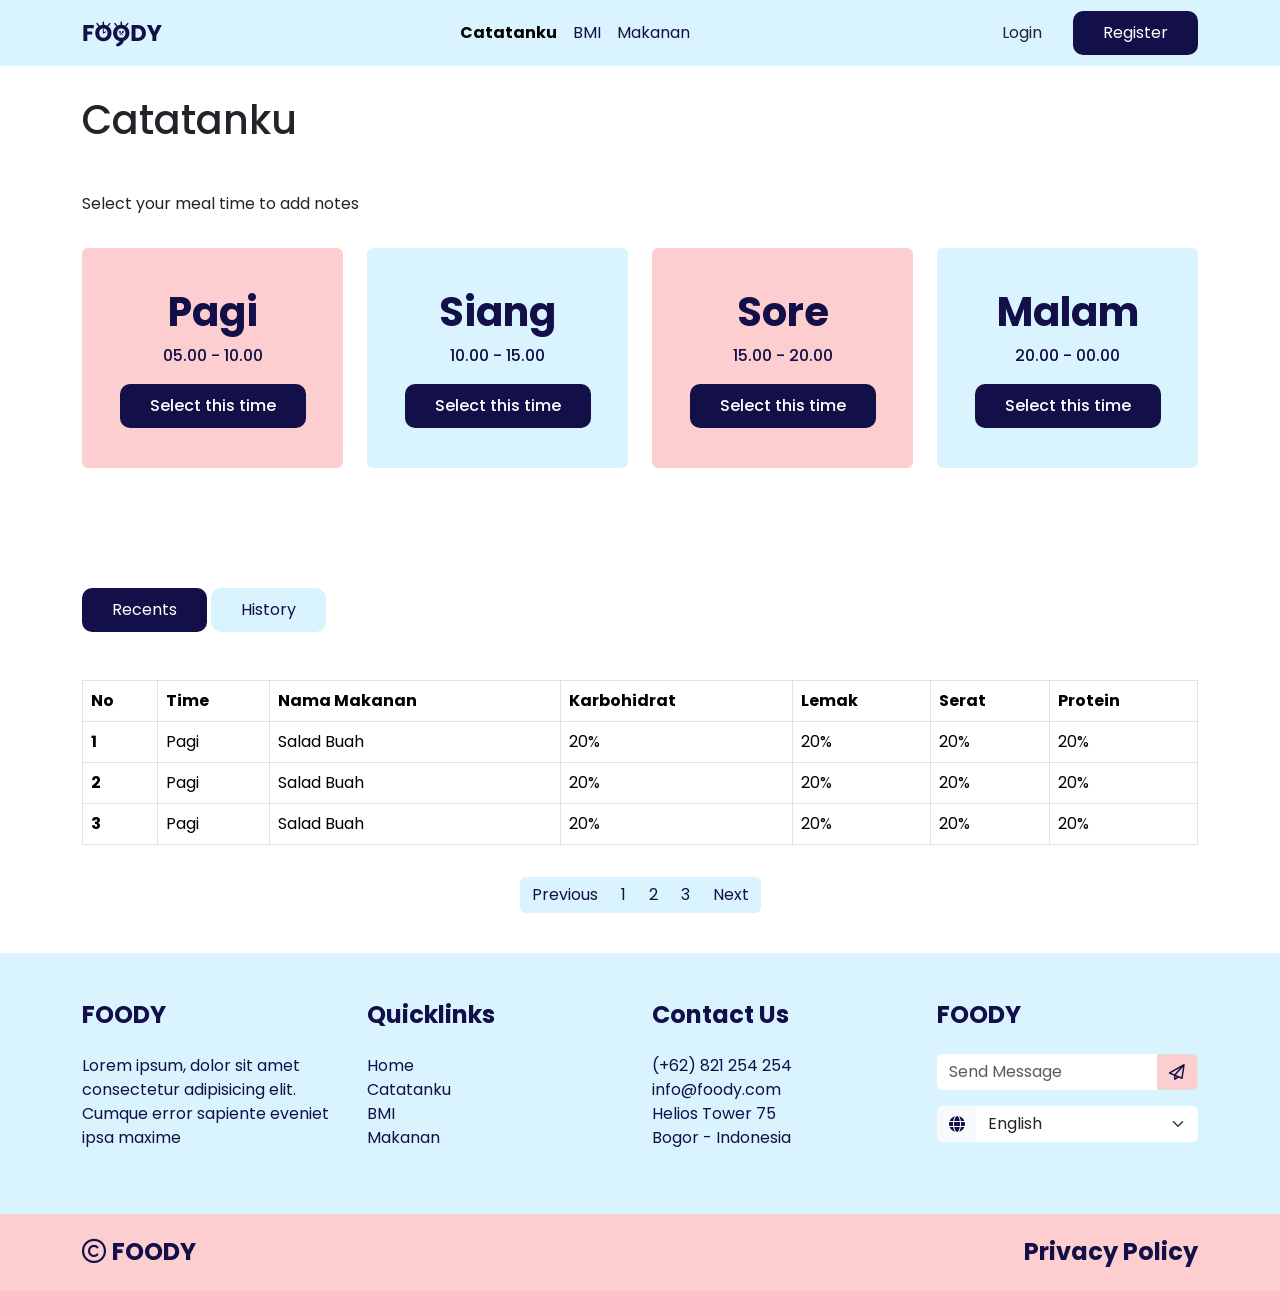
==== catatanku.html @ 468b96d5 "Add files via upload" ====
<!doctype html>
<html lang="en">
<head>
    <meta charset="utf-8">
    <meta name="viewport" content="width=device-width, initial-scale=1">
    <title>Catatanku</title>
    <link href="https://cdn.jsdelivr.net/npm/bootstrap@5.3.1/dist/css/bootstrap.min.css" rel="stylesheet" integrity="sha384-4bw+/aepP/YC94hEpVNVgiZdgIC5+VKNBQNGCHeKRQN+PtmoHDEXuppvnDJzQIu9" crossorigin="anonymous">
    <link rel="preconnect" href="https://fonts.googleapis.com">
    <link rel="preconnect" href="https://fonts.gstatic.com" crossorigin>
    <link href="https://fonts.googleapis.com/css2?family=Poppins:ital,wght@0,300;0,400;0,500;0,600;0,700;1,600;1,700&family=Source+Sans+3:ital,wght@0,400;0,500;0,600;0,700;1,400;1,500;1,600;1,700&display=swap" rel="stylesheet">
    <link rel="stylesheet" href="https://cdnjs.cloudflare.com/ajax/libs/font-awesome/6.0.0-beta3/css/all.min.css">
    <link rel="stylesheet" href="src/css/style.css">
</head>
<body>
    <nav class="navbar navbar-expand-lg fixed-top biru">
        <div class="container biru">
            <a class="navbar-brand" href="index.html">
                <img src="src/img/logo.svg" alt="foody" width="80" height="40">
            </a>
            <button class="navbar-toggler" type="button" data-bs-toggle="collapse" data-bs-target="#navbarSupportedContent" aria-controls="navbarSupportedContent" aria-expanded="false" aria-label="Toggle navigation">
                <span class="navbar-toggler-icon"></span>
            </button>
            <div class="collapse navbar-collapse" id="navbarSupportedContent">
                <ul class="navbar-nav mx-auto text-center mb-2 mb-lg-0 justify-content-center">
                    <li class="nav-item">
                        <a class="nav-link active fw-bold text-navy" aria-current="page" href="catatanku.html">Catatanku</a>
                    </li>
                    <li class="nav-item">
                        <a class="nav-link text-navy" href="#">BMI</a>
                    </li>
                    <li class="nav-item">
                        <a class="nav-link text-navy" href="makanan.html">Makanan</a>
                    </li>
                </ul>
                <button class="btn" type="submit">Login</button>
                <button class="btn btn-success navy hov-pink border border-0" type="submit">Register</button>
            </div>
        </div>
    </nav>

    <section class="py-5">
        <div class="container py-5">
            <div class="row align-items-center">
                <h1 class="text-start mb-5">Catatanku</h1>
                <p>Select your meal time to add notes</p>
                <div class="col-lg-3 col-md-6 col-sm-12">
                    <div class="card py-4 pink mt-3 mb-3 border border-0">
                        <div class="card-body text-center">
                            <h5 class="card-title display-6 fw-bold">Pagi</h5>
                            <p class="card-text fw-medium">05.00 - 10.00</p>
                            <!-- Button trigger modal -->
                            <button type="button" class="btn btn-primary navy hov-biru fw-medium border border-0" data-bs-toggle="modal" data-bs-target="#exampleModal">
                                Select this time
                            </button>
                            
                            <!-- Modal -->
                            <div class="modal fade" id="exampleModal" tabindex="-1" aria-labelledby="exampleModalLabel" aria-hidden="true">
                                <div class="modal-dialog">
                                    <div class="modal-content">
                                        <div class="modal-header">
                                            <h1 class="modal-title fs-5" id="exampleModalLabel">Pagi</h1>
                                            <button type="button" class="btn-close" data-bs-dismiss="modal" aria-label="Close"></button>
                                        </div>
                                        <div class="modal-body">
                                            <div class="container">
                                                <div class="row">
                                                    <div class="col-lg-6 col-md-6 col-sm-12">
                                                        <select class="form-select form-select-sm mb-3" aria-label="Small select example">
                                                            <option selected>Time</option>
                                                            <option value="1">06.00</option>
                                                            <option value="2">07.00</option>
                                                            <option value="3">08.00</option>
                                                        </select>
                                                    </div>
                                                    <div class="col-lg-6 col-md-6 col-sm-12">
                                                        <select class="form-select form-select-sm mb-3" aria-label="Small select example">
                                                            <option selected>Jumlah Makan</option>
                                                            <option value="1">1</option>
                                                            <option value="2">2</option>
                                                            <option value="3">3</option>
                                                        </select>
                                                    </div>
                                                    <div class="col-lg-12 col-md-12 col-sm-12">
                                                        <div class="input-group mb-3">
                                                            <span class="input-group-text" id="basic-addon1">Nama Makanan</span>
                                                            <input type="text" class="form-control" placeholder="..." aria-label="..." aria-describedby="basic-addon1">
                                                        </div>
                                                    </div>
                                                    <div class="col-lg-6 col-md-6 col-sm-12">
                                                        <select class="form-select form-select-sm mb-3" aria-label="Small select example">
                                                            <option selected>Karbohidrat</option>
                                                            <option value="1">1</option>
                                                            <option value="2">2</option>
                                                            <option value="3">3</option>
                                                        </select>
                                                    </div>
                                                    <div class="col-lg-6 col-md-6 col-sm-12">
                                                        <select class="form-select form-select-sm mb-3" aria-label="Small select example">
                                                            <option selected>Lemak</option>
                                                            <option value="1">1</option>
                                                            <option value="2">2</option>
                                                            <option value="3">3</option>
                                                        </select>
                                                    </div>
                                                    <div class="col-lg-6 col-md-6 col-sm-12">
                                                        <select class="form-select form-select-sm mb-3" aria-label="Small select example">
                                                            <option selected>Serat</option>
                                                            <option value="1">1</option>
                                                            <option value="2">2</option>
                                                            <option value="3">3</option>
                                                        </select>
                                                    </div>
                                                    <div class="col-lg-6 col-md-6 col-sm-12">
                                                        <select class="form-select form-select-sm mb-3" aria-label="Small select example">
                                                            <option selected>Protein</option>
                                                            <option value="1">1</option>
                                                            <option value="2">2</option>
                                                            <option value="3">3</option>
                                                        </select>
                                                    </div>
                                                </div>
                                            </div>
                                        </div>
                                        <div class="modal-footer">
                                            <button type="button" class="btn btn-secondary biru" data-bs-dismiss="modal">Close</button>
                                            <button type="button" class="btn btn-primary navy hov-pink">Save changes</button>
                                        </div>
                                    </div>
                                </div>
                            </div>
                        </div>
                    </div>
                </div>
                <div class="col-lg-3 col-md-6 col-sm-12">
                    <div class="card py-4 biru mt-3 mb-3 border border-0">
                        <div class="card-body text-center">
                            <h5 class="card-title display-6 fw-bold">Siang</h5>
                            <p class="card-text fw-medium">10.00 - 15.00</p>
                            <!-- Button trigger modal -->
                            <button type="button" class="btn btn-primary navy hov-pink fw-medium border border-0" data-bs-toggle="modal" data-bs-target="#exampleModal">
                                Select this time
                            </button>
                            
                            <!-- Modal -->
                            <div class="modal fade" id="exampleModal" tabindex="-1" aria-labelledby="exampleModalLabel" aria-hidden="true">
                                <div class="modal-dialog">
                                    <div class="modal-content">
                                        <div class="modal-header">
                                            <h1 class="modal-title fs-5" id="exampleModalLabel">Pagi</h1>
                                            <button type="button" class="btn-close" data-bs-dismiss="modal" aria-label="Close"></button>
                                        </div>
                                        <div class="modal-body">
                                            <div class="container">
                                                <div class="row">
                                                    <div class="col-lg-6 col-md-6 col-sm-12">
                                                        <select class="form-select form-select-sm mb-3" aria-label="Small select example">
                                                            <option selected>Time</option>
                                                            <option value="1">06.00</option>
                                                            <option value="2">07.00</option>
                                                            <option value="3">08.00</option>
                                                        </select>
                                                    </div>
                                                    <div class="col-lg-6 col-md-6 col-sm-12">
                                                        <select class="form-select form-select-sm mb-3" aria-label="Small select example">
                                                            <option selected>Jumlah Makan</option>
                                                            <option value="1">1</option>
                                                            <option value="2">2</option>
                                                            <option value="3">3</option>
                                                        </select>
                                                    </div>
                                                    <div class="col-lg-12 col-md-12 col-sm-12">
                                                        <div class="input-group mb-3">
                                                            <span class="input-group-text" id="basic-addon1">Nama Makanan</span>
                                                            <input type="text" class="form-control" placeholder="..." aria-label="..." aria-describedby="basic-addon1">
                                                        </div>
                                                    </div>
                                                    <div class="col-lg-6 col-md-6 col-sm-12">
                                                        <select class="form-select form-select-sm mb-3" aria-label="Small select example">
                                                            <option selected>Karbohidrat</option>
                                                            <option value="1">1</option>
                                                            <option value="2">2</option>
                                                            <option value="3">3</option>
                                                        </select>
                                                    </div>
                                                    <div class="col-lg-6 col-md-6 col-sm-12">
                                                        <select class="form-select form-select-sm mb-3" aria-label="Small select example">
                                                            <option selected>Lemak</option>
                                                            <option value="1">1</option>
                                                            <option value="2">2</option>
                                                            <option value="3">3</option>
                                                        </select>
                                                    </div>
                                                    <div class="col-lg-6 col-md-6 col-sm-12">
                                                        <select class="form-select form-select-sm mb-3" aria-label="Small select example">
                                                            <option selected>Serat</option>
                                                            <option value="1">1</option>
                                                            <option value="2">2</option>
                                                            <option value="3">3</option>
                                                        </select>
                                                    </div>
                                                    <div class="col-lg-6 col-md-6 col-sm-12">
                                                        <select class="form-select form-select-sm mb-3" aria-label="Small select example">
                                                            <option selected>Protein</option>
                                                            <option value="1">1</option>
                                                            <option value="2">2</option>
                                                            <option value="3">3</option>
                                                        </select>
                                                    </div>
                                                </div>
                                            </div>
                                        </div>
                                        <div class="modal-footer">
                                            <button type="button" class="btn btn-secondary biru" data-bs-dismiss="modal">Close</button>
                                            <button type="button" class="btn btn-primary navy hov-pink">Save changes</button>
                                        </div>
                                    </div>
                                </div>
                            </div>
                        </div>
                    </div>
                </div>
                <div class="col-lg-3 col-md-6 col-sm-12">
                    <div class="card py-4 pink mt-3 mb-3 border border-0">
                        <div class="card-body text-center">
                            <h5 class="card-title display-6 fw-bold">Sore</h5>
                            <p class="card-text fw-medium">15.00 - 20.00</p>
                            <!-- Button trigger modal -->
                            <button type="button" class="btn btn-primary navy hov-biru fw-medium border border-0" data-bs-toggle="modal" data-bs-target="#exampleModal">
                                Select this time
                            </button>
                            
                            <!-- Modal -->
                            <div class="modal fade" id="exampleModal" tabindex="-1" aria-labelledby="exampleModalLabel" aria-hidden="true">
                                <div class="modal-dialog">
                                    <div class="modal-content">
                                        <div class="modal-header">
                                            <h1 class="modal-title fs-5" id="exampleModalLabel">Pagi</h1>
                                            <button type="button" class="btn-close" data-bs-dismiss="modal" aria-label="Close"></button>
                                        </div>
                                        <div class="modal-body">
                                            <div class="container">
                                                <div class="row">
                                                    <div class="col-lg-6 col-md-6 col-sm-12">
                                                        <select class="form-select form-select-sm mb-3" aria-label="Small select example">
                                                            <option selected>Time</option>
                                                            <option value="1">06.00</option>
                                                            <option value="2">07.00</option>
                                                            <option value="3">08.00</option>
                                                        </select>
                                                    </div>
                                                    <div class="col-lg-6 col-md-6 col-sm-12">
                                                        <select class="form-select form-select-sm mb-3" aria-label="Small select example">
                                                            <option selected>Jumlah Makan</option>
                                                            <option value="1">1</option>
                                                            <option value="2">2</option>
                                                            <option value="3">3</option>
                                                        </select>
                                                    </div>
                                                    <div class="col-lg-12 col-md-12 col-sm-12">
                                                        <div class="input-group mb-3">
                                                            <span class="input-group-text" id="basic-addon1">Nama Makanan</span>
                                                            <input type="text" class="form-control" placeholder="..." aria-label="..." aria-describedby="basic-addon1">
                                                        </div>
                                                    </div>
                                                    <div class="col-lg-6 col-md-6 col-sm-12">
                                                        <select class="form-select form-select-sm mb-3" aria-label="Small select example">
                                                            <option selected>Karbohidrat</option>
                                                            <option value="1">1</option>
                                                            <option value="2">2</option>
                                                            <option value="3">3</option>
                                                        </select>
                                                    </div>
                                                    <div class="col-lg-6 col-md-6 col-sm-12">
                                                        <select class="form-select form-select-sm mb-3" aria-label="Small select example">
                                                            <option selected>Lemak</option>
                                                            <option value="1">1</option>
                                                            <option value="2">2</option>
                                                            <option value="3">3</option>
                                                        </select>
                                                    </div>
                                                    <div class="col-lg-6 col-md-6 col-sm-12">
                                                        <select class="form-select form-select-sm mb-3" aria-label="Small select example">
                                                            <option selected>Serat</option>
                                                            <option value="1">1</option>
                                                            <option value="2">2</option>
                                                            <option value="3">3</option>
                                                        </select>
                                                    </div>
                                                    <div class="col-lg-6 col-md-6 col-sm-12">
                                                        <select class="form-select form-select-sm mb-3" aria-label="Small select example">
                                                            <option selected>Protein</option>
                                                            <option value="1">1</option>
                                                            <option value="2">2</option>
                                                            <option value="3">3</option>
                                                        </select>
                                                    </div>
                                                </div>
                                            </div>
                                        </div>
                                        <div class="modal-footer">
                                            <button type="button" class="btn btn-secondary biru" data-bs-dismiss="modal">Close</button>
                                            <button type="button" class="btn btn-primary navy hov-pink">Save changes</button>
                                        </div>
                                    </div>
                                </div>
                            </div>
                        </div>
                    </div>
                </div>
                <div class="col-lg-3 col-md-6 col-sm-12">
                    <div class="card py-4 biru mt-3 mb-3 border border-0">
                        <div class="card-body text-center">
                            <h5 class="card-title display-6 fw-bold">Malam</h5>
                            <p class="card-text fw-medium">20.00 - 00.00</p>
                            <!-- Button trigger modal -->
                            <button type="button" class="btn btn-primary navy hov-pink fw-medium border border-0" data-bs-toggle="modal" data-bs-target="#exampleModal">
                                Select this time
                            </button>
                            
                            <!-- Modal -->
                            <div class="modal fade" id="exampleModal" tabindex="-1" aria-labelledby="exampleModalLabel" aria-hidden="true">
                                <div class="modal-dialog">
                                    <div class="modal-content">
                                        <div class="modal-header">
                                            <h1 class="modal-title fs-5" id="exampleModalLabel">Pagi</h1>
                                            <button type="button" class="btn-close" data-bs-dismiss="modal" aria-label="Close"></button>
                                        </div>
                                        <div class="modal-body">
                                            <div class="container">
                                                <div class="row">
                                                    <div class="col-lg-6 col-md-6 col-sm-12">
                                                        <select class="form-select form-select-sm mb-3" aria-label="Small select example">
                                                            <option selected>Time</option>
                                                            <option value="1">06.00</option>
                                                            <option value="2">07.00</option>
                                                            <option value="3">08.00</option>
                                                        </select>
                                                    </div>
                                                    <div class="col-lg-6 col-md-6 col-sm-12">
                                                        <select class="form-select form-select-sm mb-3" aria-label="Small select example">
                                                            <option selected>Jumlah Makan</option>
                                                            <option value="1">1</option>
                                                            <option value="2">2</option>
                                                            <option value="3">3</option>
                                                        </select>
                                                    </div>
                                                    <div class="col-lg-12 col-md-12 col-sm-12">
                                                        <div class="input-group mb-3">
                                                            <span class="input-group-text" id="basic-addon1">Nama Makanan</span>
                                                            <input type="text" class="form-control" placeholder="..." aria-label="..." aria-describedby="basic-addon1">
                                                        </div>
                                                    </div>
                                                    <div class="col-lg-6 col-md-6 col-sm-12">
                                                        <select class="form-select form-select-sm mb-3" aria-label="Small select example">
                                                            <option selected>Karbohidrat</option>
                                                            <option value="1">1</option>
                                                            <option value="2">2</option>
                                                            <option value="3">3</option>
                                                        </select>
                                                    </div>
                                                    <div class="col-lg-6 col-md-6 col-sm-12">
                                                        <select class="form-select form-select-sm mb-3" aria-label="Small select example">
                                                            <option selected>Lemak</option>
                                                            <option value="1">1</option>
                                                            <option value="2">2</option>
                                                            <option value="3">3</option>
                                                        </select>
                                                    </div>
                                                    <div class="col-lg-6 col-md-6 col-sm-12">
                                                        <select class="form-select form-select-sm mb-3" aria-label="Small select example">
                                                            <option selected>Serat</option>
                                                            <option value="1">1</option>
                                                            <option value="2">2</option>
                                                            <option value="3">3</option>
                                                        </select>
                                                    </div>
                                                    <div class="col-lg-6 col-md-6 col-sm-12">
                                                        <select class="form-select form-select-sm mb-3" aria-label="Small select example">
                                                            <option selected>Protein</option>
                                                            <option value="1">1</option>
                                                            <option value="2">2</option>
                                                            <option value="3">3</option>
                                                        </select>
                                                    </div>
                                                </div>
                                            </div>
                                        </div>
                                        <div class="modal-footer">
                                            <button type="button" class="btn btn-secondary biru" data-bs-dismiss="modal">Close</button>
                                            <button type="button" class="btn btn-primary navy hov-pink">Save changes</button>
                                        </div>
                                    </div>
                                </div>
                            </div>
                        </div>
                    </div>
                </div>
            </div>
                
        </div>
    </section>

    <section class="py-2">
        <div class="container">
            <div class="row">
                <div class="col-lg-12 col-md-12 col-sm-12 pb-5">
                    <a href="#" class="btn btn-primary navy hov-pink border border-0 navy">Recents</a>
                    <a href="#" class="btn btn-primary biru hov-navy border border-0 biru">History</a>
                </div>
            </div>
            <div class="row">
                <div class="col-lg-12 col-md-12 col-sm-12">
                    <table class="table table-bordered">
                        <thead>
                            <tr>
                                <th scope="col">No</th>
                                <th scope="col">Time</th>
                                <th scope="col">Nama Makanan</th>
                                <th scope="col">Karbohidrat</th>
                                <th scope="col">Lemak</th>
                                <th scope="col">Serat</th>
                                <th scope="col">Protein</th>
                            </tr>
                        </thead>
                        <tbody>
                            <tr>
                                <th scope="row">1</th>
                                <td>Pagi</td>
                                <td>Salad Buah</td>
                                <td>20%</td>
                                <td>20%</td>
                                <td>20%</td>
                                <td>20%</td>
                            </tr>
                            <tr>
                                <th scope="row">2</th>
                                <td>Pagi</td>
                                <td>Salad Buah</td>
                                <td>20%</td>
                                <td>20%</td>
                                <td>20%</td>
                                <td>20%</td>
                            </tr>
                            <tr>
                                <th scope="row">3</th>
                                <td>Pagi</td>
                                <td>Salad Buah</td>
                                <td>20%</td>
                                <td>20%</td>
                                <td>20%</td>
                                <td>20%</td>
                            </tr>
                        </tbody>
                    </table>
                    <div class="d-flex justify-content-center py-3">
                        <nav aria-label="Page navigation example">
                            <ul class="pagination">
                                <li class="page-item"><a class="page-link biru hov-navy border-0" href="#">Previous</a></li>
                                <li class="page-item"><a class="page-link biru hov-navy border-0" href="#">1</a></li>
                                <li class="page-item"><a class="page-link biru hov-navy border-0" href="#">2</a></li>
                                <li class="page-item"><a class="page-link biru hov-navy border-0" href="#">3</a></li>
                                <li class="page-item"><a class="page-link biru hov-navy border-0" href="#">Next</a></li>
                            </ul>
                        </nav>
                    </div>
                </div>
            </div>
        </div>
    </section>

    <footer class="biru">
        <div class="container py-5">
            <div class="row">
                <div class="col-lg-3 col-md-6 col-sm-12 pt-lg-0 pt-md-2 pt-sm-4">
                    <h4 class="fw-bold pb-3">FOODY</h4>
                    <p>Lorem ipsum, dolor sit amet consectetur adipisicing elit. Cumque error sapiente eveniet ipsa maxime</p>
                </div>
                <div class="col-lg-3 col-md-6 col-sm-12 pt-lg-0 pt-md-2 pt-sm-4">
                    <h4 class="fw-bold pb-3">Quicklinks</h4>
                    <a href="#" class="text-decoration-none text-navy">Home</a><br>
                    <a href="#" class="text-decoration-none text-navy">Catatanku</a><br>
                    <a href="#" class="text-decoration-none text-navy">BMI</a><br>
                    <a href="#" class="text-decoration-none text-navy">Makanan</a>
                </div>
                <div class="col-lg-3 col-md-6 col-sm-12 pt-lg-0 pt-md-2 pt-sm-4">
                    <h4 class="fw-bold pb-3">Contact Us</h4>
                    <p>(+62) 821 254 254
                        info@foody.com <br>
                        Helios Tower 75 <br>
                        Bogor - Indonesia</p>
                </div>
                <div class="col-lg-3 col-md-6 col-sm-12 pt-lg-0 pt-md-2 pt-sm-4">
                    <h4 class="fw-bold pb-3">FOODY</h4>
                    <div class="input-group flex-nowrap">
                        <input type="text" class="form-control border border-0" placeholder="Send Message" aria-label="Username" aria-describedby="addon-wrapping">
                        <span class="input-group-text pink" id="addon-wrapping"><i class="fa-regular fa-paper-plane"></i></span>
                    </div>
                    <div class="input-group flex-nowrap pt-3">
                        <span class="input-group-text border border-0" id="addon-wrapping"><i class="fa-solid fa-globe" style="color: #131049;"></i></span>
                        <select class="form-select border border-0" id="floatingSelectGrid">
                            <option selected>English</option>
                            <option value="1">Indonesia</option>
                        </select>
                    </div>
                </div>
            </div>
        </div>
    </footer>

    <footer class="pink py-3">
        <div class="container">
            <div class="row pink d-flex justify-content-between align-items-center">
                <div class="col-lg-6 col-md-6 col-sm-12 pt-2">
                    <h4 class="fw-bold"><i class="fa-regular fa-copyright"></i> FOODY</h4>
                </div>
                <div class="col-lg-6 col-md-6 col-sm-12 pt-2 text-end">
                    <h4 class="fw-bold">Privacy Policy</h4>
                </div>
            </div>
        </div>
    </footer>

    <script src="https://cdn.jsdelivr.net/npm/bootstrap@5.3.1/dist/js/bootstrap.bundle.min.js" integrity="sha384-HwwvtgBNo3bZJJLYd8oVXjrBZt8cqVSpeBNS5n7C8IVInixGAoxmnlMuBnhbgrkm" crossorigin="anonymous"></script>
</body>
</html>
---- src/css/style.css ----
* {
    margin: 0;
    padding: 0;
    font-family: 'Poppins', sans-serif;
}

body::-webkit-scrollbar {
    width: 0.25rem;
}
body::-webkit-scrollbar-track {
    background: #22110C;
}
body::-webkit-scrollbar-thumb {
    background: #91d8ef;
}

.pink {
    background-color: #FDCED0;
    color: #131049;
}

.navy {
    background-color: #131049;
}

.text-navy {
    color: #131049;
}

.hov-pink:hover {
    background-color: #FDCED0;
    color: #131049;
}

.biru {
    background-color: #D9F4FF;
    color: #131049;
}

.hov-navy:hover {
    background-color: #131049;
    color: #D9F4FF;
}

.hov-biru:hover {
    background-color: #D9F4FF;
    color: #131049;
}

.btn {
    padding: 10px 30px;
    border-radius: 10px;
}

.linear-1 {
    background: var(--linear-1, linear-gradient(210deg, #FDCED0 10.95%, #D9F4FF 86.63%));
}
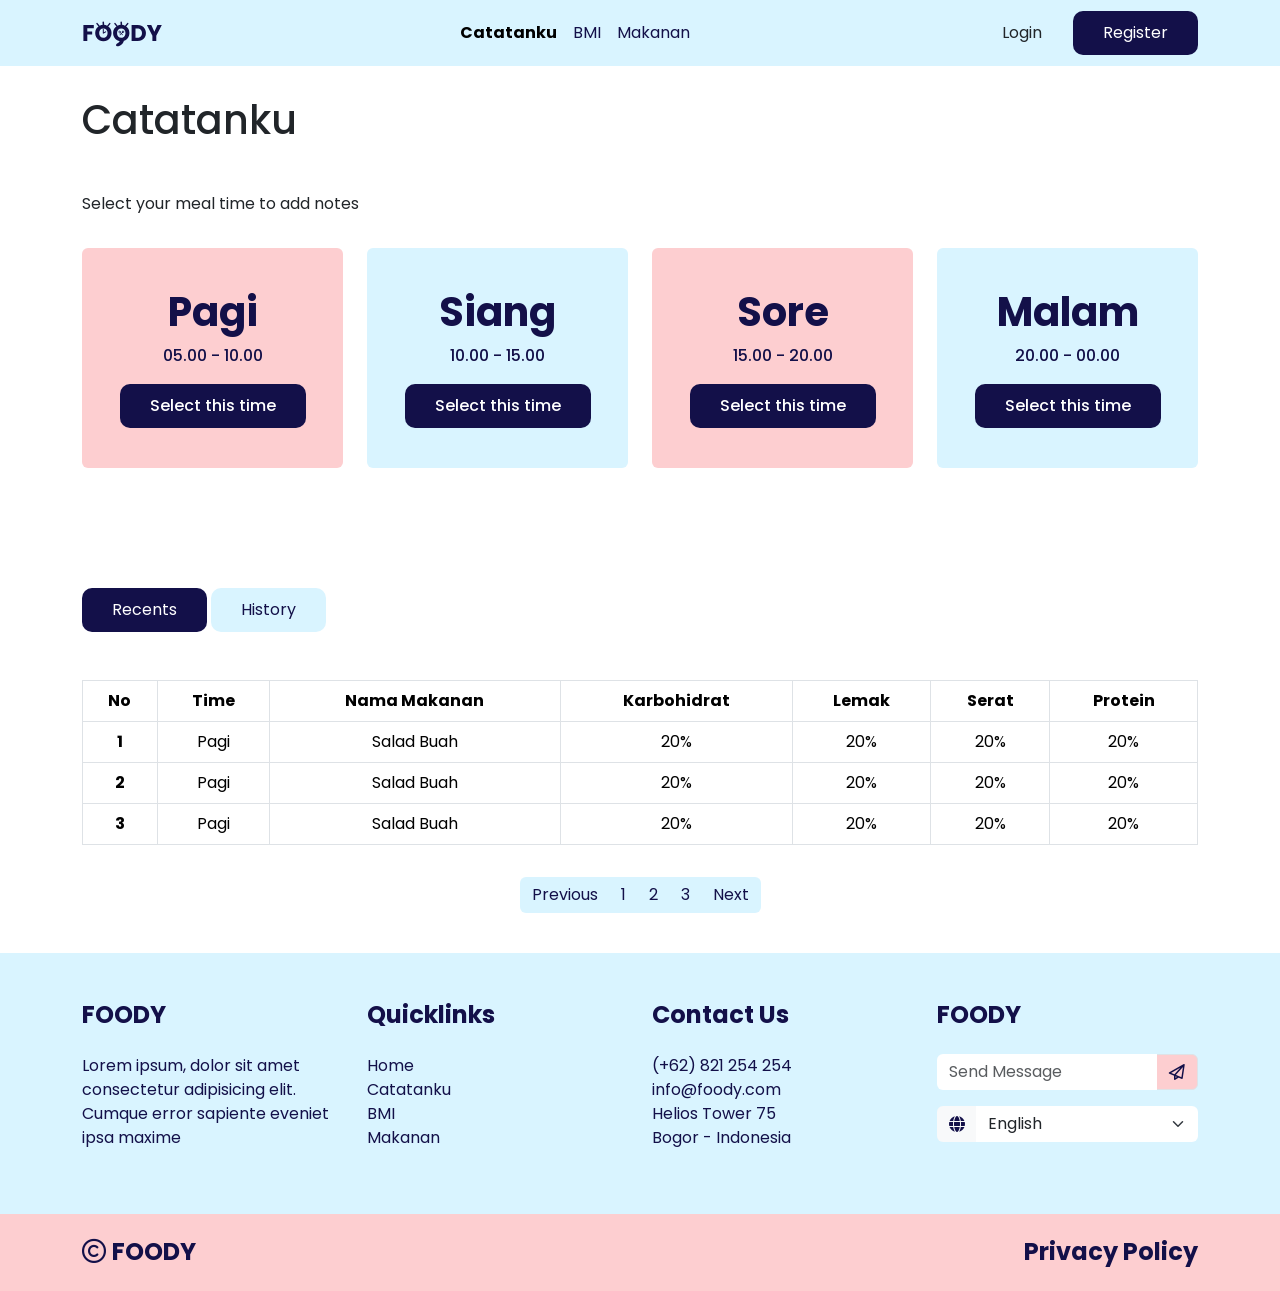
==== commit 15c17417: "Update catatanku.html" ====
--- a/catatanku.html
+++ b/catatanku.html
@@ -409,7 +409,7 @@
                 </div>
             </div>
             <div class="row">
-                <div class="col-lg-12 col-md-12 col-sm-12">
+                <div class="col-lg-12 col-md-12 col-sm-12 text-center">
                     <table class="table table-bordered">
                         <thead>
                             <tr>
@@ -522,4 +522,4 @@
 
     <script src="https://cdn.jsdelivr.net/npm/bootstrap@5.3.1/dist/js/bootstrap.bundle.min.js" integrity="sha384-HwwvtgBNo3bZJJLYd8oVXjrBZt8cqVSpeBNS5n7C8IVInixGAoxmnlMuBnhbgrkm" crossorigin="anonymous"></script>
 </body>
-</html>+</html>
